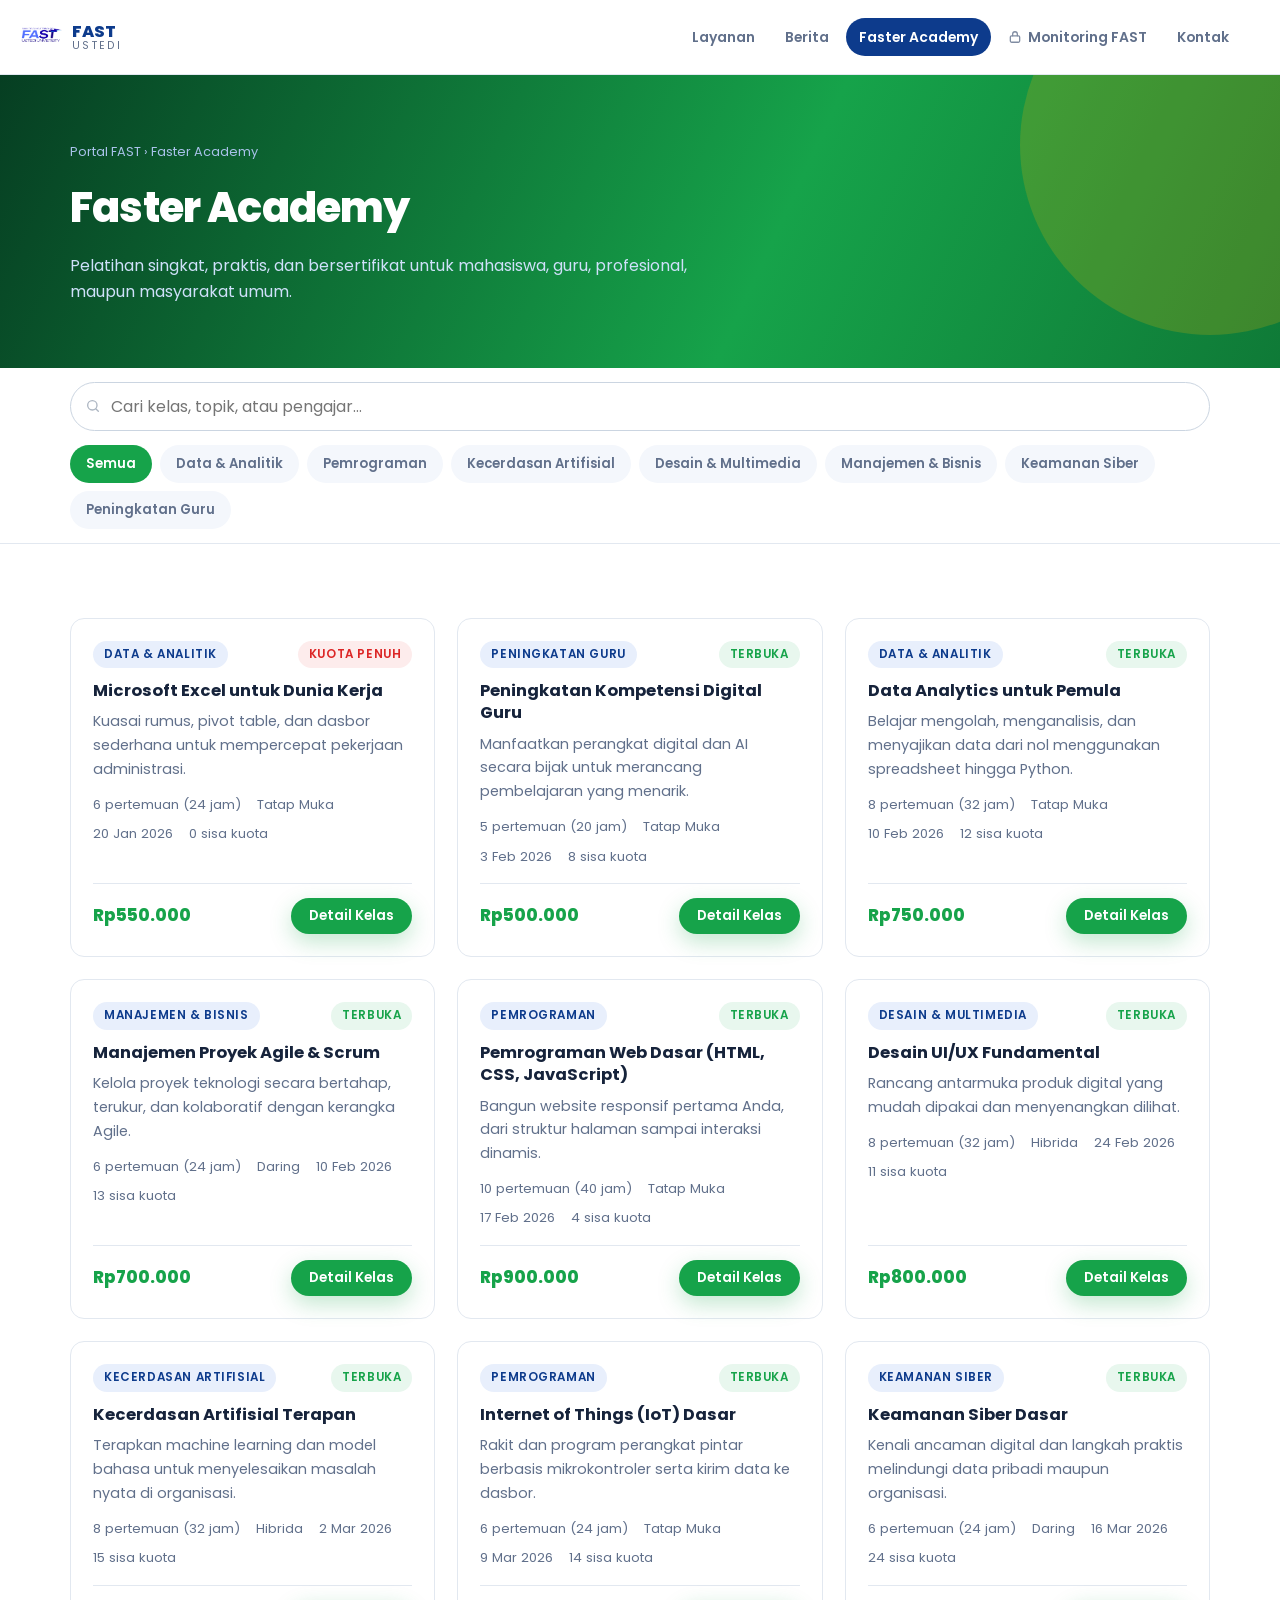
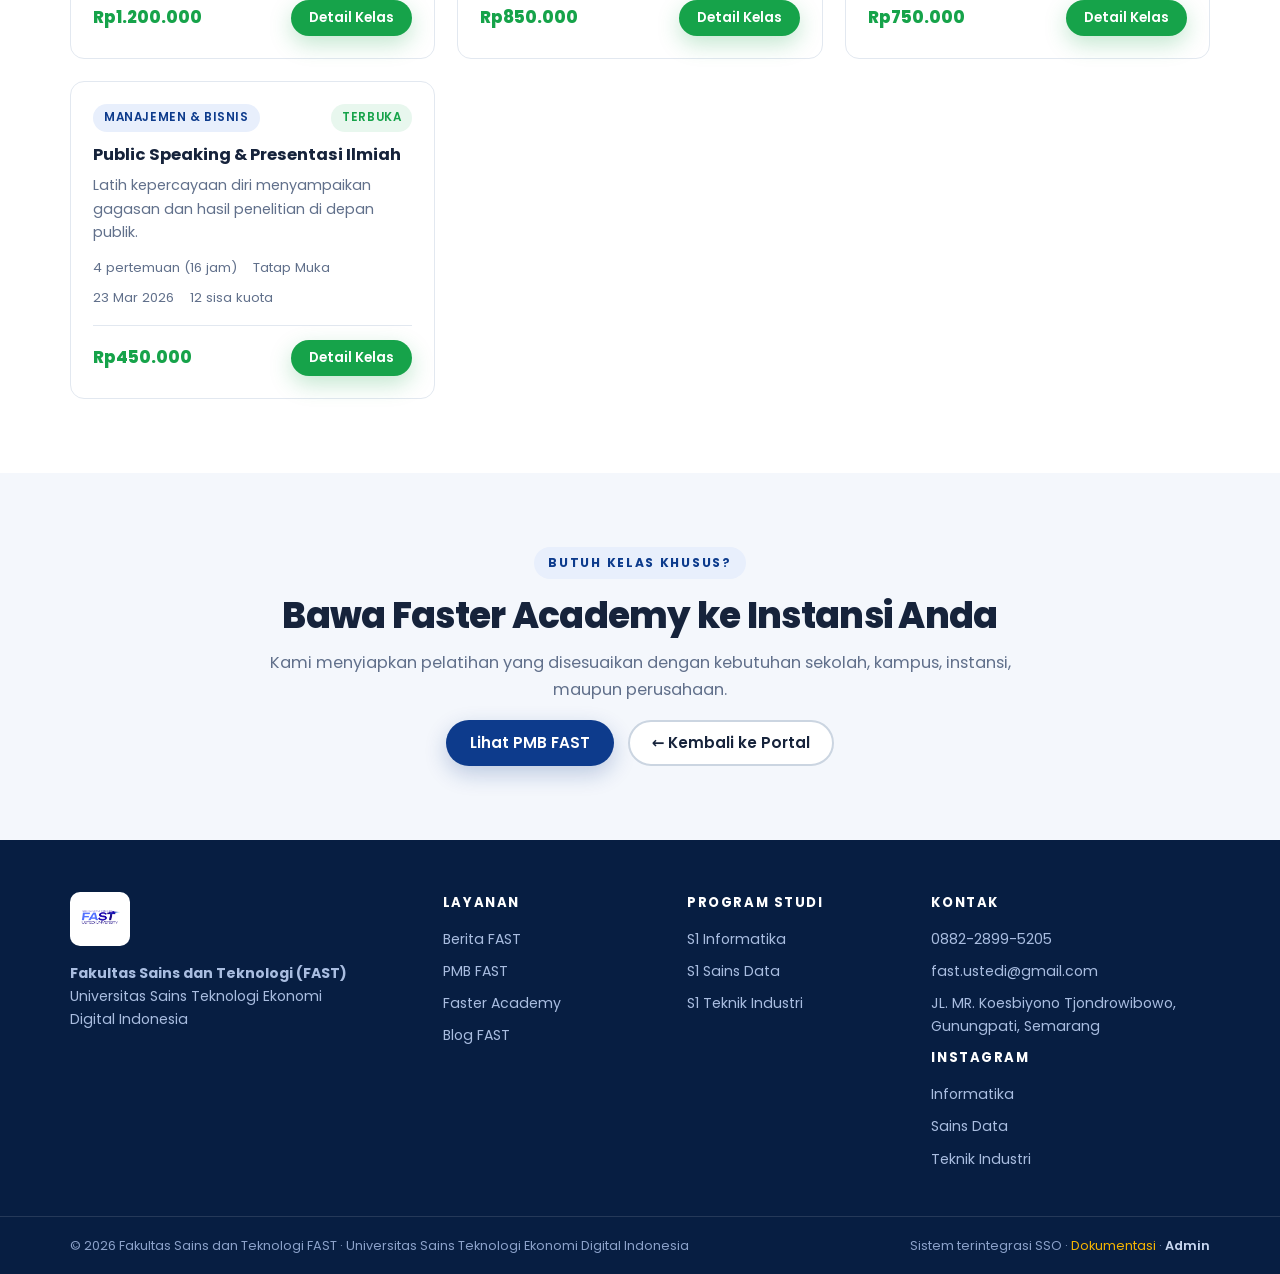
==== academy/index.html @ b4bb08a5 "Tambah logo, alamat, dan kontak pada header export PDF Monitoring" ====
<!DOCTYPE html>
<html lang="id">
<head>
  <meta charset="UTF-8" />
  <meta name="viewport" content="width=device-width, initial-scale=1.0" />
  <meta name="description" content="Faster Academy — pelatihan bersertifikat, kelas keterampilan digital, data, AI, dan manajemen untuk mahasiswa maupun umum." />
  <meta name="theme-color" content="#16a34a" />
  <title>Faster Academy — Pelatihan Bersertifikat</title>
  <link rel="icon" href="/assets/img/logo-fast.png" />
  <link rel="preconnect" href="https://fonts.googleapis.com" />
  <link rel="preconnect" href="https://fonts.gstatic.com" crossorigin />
  <link href="https://fonts.googleapis.com/css2?family=Poppins:wght@400;500;600;700;800&display=swap" rel="stylesheet" />
  <link rel="stylesheet" href="/assets/css/fast.css?v=20261122i" />
  <link rel="stylesheet" href="/assets/css/berita.css?v=20261122i" />
  <link rel="stylesheet" href="/assets/css/portal.css?v=20261122i" />
  <link rel="stylesheet" href="/assets/css/academy.css?v=20261122i" />
</head>
<body>

  <div id="fast-header"></div>

  <header class="kepala-halaman academy-kepala">
    <div class="wadah">
      <p class="jejak"><a href="/">Portal FAST</a> › Faster Academy</p>
      <h1>Faster Academy</h1>
      <p>Pelatihan singkat, praktis, dan bersertifikat untuk mahasiswa, guru, profesional, maupun masyarakat umum.</p>
    </div>
  </header>

  <div class="bilah-alat">
    <div class="wadah bilah-alat-inner">
      <div class="pencarian">
        <input type="search" id="cari" placeholder="Cari kelas, topik, atau pengajar…" aria-label="Cari kelas" />
      </div>
      <div class="pil-filter" id="filterKategori"></div>
    </div>
  </div>

  <main class="bagian">
    <div class="wadah">
      <div class="kelas-grid" id="daftarKelas">
        <div class="pemuat"><span class="pemuat-lingkar"></span><span>Memuat kelas…</span></div>
      </div>
    </div>
  </main>

  <section class="bagian bagian-alt">
    <div class="wadah wadah-sempit tengah">
      <span class="bagian-label">Butuh Kelas Khusus?</span>
      <h2 class="bagian-judul">Bawa Faster Academy ke Instansi Anda</h2>
      <p class="bagian-desk">Kami menyiapkan pelatihan yang disesuaikan dengan kebutuhan sekolah, kampus, instansi, maupun perusahaan.</p>
      <div class="fleks mt-2" style="justify-content:center">
        <a href="/pmb/" class="btn btn-utama">Lihat PMB FAST</a>
        <a href="/" class="btn btn-garis">← Kembali ke Portal</a>
      </div>
    </div>
  </section>

  <div id="fast-footer"></div>

  <script>window.FAST_BASE = "/";</script>
  <script>window.FAST_PAGE = { modul: "academy", nav: [{ label: "Semua Kelas", href: "/academy/" }, { label: "Blog", href: "/blog/" }, { label: "PMB", href: "/pmb/", khusus: true }] };</script>
  <script src="/assets/js/config.js?v=20261122i"></script>
  <script src="/assets/js/cms.js?v=20261122i"></script>
  <script src="/assets/js/data.js?v=20261122i"></script>
  <script src="/assets/js/auth.js?v=20261122i"></script>
  <script src="/assets/js/ui.js?v=20261122i"></script>
  <script src="/assets/js/monitoring.js?v=20261122i"></script>
  <script src="/assets/js/academy.js?v=20261122i"></script>
</body>
</html>
---- assets/css/fast.css ----
/* =========================================================
   FAST USTEDI — Sistem Desain Bersama
   Dipakai oleh portal, berita, pmb, academy, dan admin.
   Urutan: token → dasar → tata letak → komponen → halaman.
   ========================================================= */

/* ---------------------------------------------------------
   1. TOKEN
   --------------------------------------------------------- */
:root {
  --utama: #0d3b8c;
  --utama-gelap: #082a66;
  --utama-terang: #e8effc;
  --aksen: #f5b301;
  --aksen-gelap: #d99a00;
  --hijau: #16a34a;
  --hijau-terang: #e8f7ee;
  --merah: #dc2626;
  --merah-terang: #fdecec;
  --biru-info: #2563eb;
  --bg: #ffffff;
  --bg-alt: #f4f7fc;
  --bg-gelap: #071e42;
  --kartu: #ffffff;
  --teks: #16233b;
  --teks-redup: #61708b;
  --garis: #e2e8f0;
  --garis-kuat: #cbd5e1;
  --radius: 14px;
  --radius-kecil: 10px;
  --radius-besar: 22px;
  --bayang: 0 10px 30px rgba(13, 59, 140, .08);
  --bayang-besar: 0 22px 54px rgba(13, 59, 140, .16);
  --font: "Poppins", system-ui, -apple-system, "Segoe UI", Roboto, sans-serif;
  --nav-tinggi: 74px;
  --transisi: .22s cubic-bezier(.4, 0, .2, 1);
  --wadah: 1180px;
}

/* ---------------------------------------------------------
   2. DASAR
   --------------------------------------------------------- */
* { margin: 0; padding: 0; box-sizing: border-box; }

html {
  scroll-behavior: smooth;
  scroll-padding-top: calc(var(--nav-tinggi) + 16px);
  -webkit-text-size-adjust: 100%;
}

body {
  font-family: var(--font);
  color: var(--teks);
  background: var(--bg);
  line-height: 1.65;
  -webkit-font-smoothing: antialiased;
  overflow-x: hidden;
}

body.fast-kunci { overflow: hidden; }

img { max-width: 100%; display: block; }
a { color: inherit; text-decoration: none; }
button { font-family: inherit; cursor: pointer; border: none; background: none; color: inherit; }
input, select, textarea { font-family: inherit; font-size: 1rem; color: inherit; }
ul, ol { list-style: none; }
code {
  font-family: ui-monospace, SFMono-Regular, Menlo, monospace;
  font-size: .86em;
  background: var(--utama-terang);
  color: var(--utama-gelap);
  padding: 2px 6px;
  border-radius: 5px;
}
hr { border: none; border-top: 1px solid var(--garis); margin: 22px 0; }
:focus-visible { outline: 3px solid rgba(245, 179, 1, .55); outline-offset: 2px; border-radius: 6px; }

/* ---------------------------------------------------------
   3. TATA LETAK
   --------------------------------------------------------- */
.wadah { width: 100%; max-width: var(--wadah); margin: 0 auto; padding: 0 20px; }
.wadah-sempit { max-width: 800px; }
.wadah-lebar { max-width: 1400px; }

.bagian { padding: 74px 0; }
.bagian-alt { background: var(--bg-alt); }
.bagian-gelap { background: var(--bg-gelap); color: #eaf1ff; }

.bagian-kepala { max-width: 720px; margin: 0 auto 42px; text-align: center; }
.bagian-label {
  display: inline-block; font-size: .76rem; font-weight: 700; letter-spacing: .14em;
  text-transform: uppercase; color: var(--utama); background: var(--utama-terang);
  padding: 6px 14px; border-radius: 999px; margin-bottom: 14px;
}
.bagian-judul { font-size: clamp(1.55rem, 3.4vw, 2.25rem); font-weight: 800; line-height: 1.25; letter-spacing: -.02em; }
.bagian-desk { color: var(--teks-redup); margin-top: 12px; font-size: 1.02rem; }
.bagian-gelap .bagian-judul { color: #fff; }
.bagian-gelap .bagian-desk { color: #a9bde0; }

.grid { display: grid; gap: 22px; }
.grid-2 { grid-template-columns: repeat(auto-fit, minmax(300px, 1fr)); }
.grid-3 { grid-template-columns: repeat(auto-fit, minmax(280px, 1fr)); }
.grid-4 { grid-template-columns: repeat(auto-fit, minmax(220px, 1fr)); }
.fleks { display: flex; gap: 14px; flex-wrap: wrap; align-items: center; }
.fleks-antara { display: flex; gap: 14px; flex-wrap: wrap; align-items: center; justify-content: space-between; }
.tengah { text-align: center; }
.sembunyi { display: none !important; }
.mt-1 { margin-top: 8px; } .mt-2 { margin-top: 16px; } .mt-3 { margin-top: 28px; }

/* ---------------------------------------------------------
   4. TOMBOL
   --------------------------------------------------------- */
.btn {
  display: inline-flex; align-items: center; justify-content: center; gap: 8px;
  padding: 12px 22px; border-radius: 999px; font-weight: 600; font-size: .95rem;
  transition: var(--transisi); white-space: nowrap; border: 2px solid transparent;
  line-height: 1.2;
}
.btn:disabled { opacity: .55; cursor: not-allowed; }
.btn-utama { background: var(--utama); color: #fff; box-shadow: 0 8px 22px rgba(13, 59, 140, .24); }
.btn-utama:hover:not(:disabled) { background: var(--utama-gelap); transform: translateY(-2px); }
.btn-aksen { background: var(--aksen); color: #3a2c00; box-shadow: 0 8px 22px rgba(245, 179, 1, .3); }
.btn-aksen:hover:not(:disabled) { background: var(--aksen-gelap); transform: translateY(-2px); }
.btn-hijau { background: var(--hijau); color: #fff; box-shadow: 0 8px 22px rgba(22, 163, 74, .26); }
.btn-hijau:hover:not(:disabled) { filter: brightness(.93); transform: translateY(-2px); }
.btn-garis { border-color: var(--garis-kuat); color: var(--teks); background: #fff; }
.btn-garis:hover:not(:disabled) { border-color: var(--utama); color: var(--utama); }
.btn-putih { background: #fff; color: var(--utama); }
.btn-putih:hover:not(:disabled) { background: #eef4ff; }
.btn-bahaya { background: var(--merah-terang); color: var(--merah); }
.btn-bahaya:hover:not(:disabled) { background: var(--merah); color: #fff; }
.btn-github { background: #24292f; color: #fff; width: 100%; }
.btn-github:hover:not(:disabled) { background: #0d1117; }
.btn-besar { padding: 15px 30px; font-size: 1.03rem; }
.btn-kecil { padding: 8px 16px; font-size: .85rem; }
.btn-mini { padding: 6px 12px; font-size: .78rem; border-radius: 8px; }
.btn-blok { width: 100%; }
.btn-ikon { width: 36px; height: 36px; padding: 0; border-radius: 9px; background: var(--bg-alt); }
.btn-ikon:hover { background: var(--utama-terang); color: var(--utama); }
.grup-btn { display: inline-flex; gap: 8px; align-items: center; }

/* ---------------------------------------------------------
   5. KARTU
   --------------------------------------------------------- */
.kartu {
  background: var(--kartu); border: 1px solid var(--garis); border-radius: var(--radius);
  padding: 24px; transition: var(--transisi);
}
.kartu-hover:hover { transform: translateY(-4px); box-shadow: var(--bayang-besar); border-color: var(--utama-terang); }
.kartu h3 { font-size: 1.1rem; font-weight: 700; margin-bottom: 8px; }
.kartu p { color: var(--teks-redup); font-size: .94rem; }

/* ---------------------------------------------------------
   6. LABEL / TAG / BADGE
   --------------------------------------------------------- */
.tag {
  display: inline-flex; align-items: center; gap: 6px; font-size: .74rem; font-weight: 600;
  padding: 4px 11px; border-radius: 999px; background: var(--utama-terang); color: var(--utama);
  text-transform: uppercase; letter-spacing: .05em;
}
.tag-hijau { background: var(--hijau-terang); color: var(--hijau); }
.tag-aksen { background: #fef4d8; color: #8a6400; }
.tag-merah { background: var(--merah-terang); color: var(--merah); }
.tag-abu { background: var(--bg-alt); color: var(--teks-redup); }
.tag-peran { display: inline-block; font-size: .68rem; font-weight: 700; padding: 3px 9px; border-radius: 999px; background: var(--utama-terang); color: var(--utama); margin: 2px 4px 0 0; text-transform: uppercase; letter-spacing: .04em; }

/* ---------------------------------------------------------
   7. FORMULIR
   --------------------------------------------------------- */
.form-baris { display: grid; gap: 16px; grid-template-columns: repeat(auto-fit, minmax(240px, 1fr)); }
.form-grup { display: flex; flex-direction: column; gap: 6px; margin-bottom: 4px; }
.form-grup label { font-weight: 600; font-size: .88rem; }
.form-grup .wajib { color: var(--merah); }
.form-grup input, .form-grup select, .form-grup textarea {
  padding: 11px 14px; border: 1.5px solid var(--garis-kuat); border-radius: var(--radius-kecil);
  background: #fff; transition: var(--transisi); width: 100%;
}
.form-grup input:focus, .form-grup select:focus, .form-grup textarea:focus {
  outline: none; border-color: var(--utama); box-shadow: 0 0 0 4px rgba(13, 59, 140, .1);
}
.form-grup textarea { resize: vertical; min-height: 96px; }
.form-grup .galat { color: var(--merah); font-size: .8rem; min-height: 1em; }
.form-grup.salah input, .form-grup.salah select, .form-grup.salah textarea { border-color: var(--merah); background: #fffafa; }
.form-petunjuk { font-size: .8rem; color: var(--teks-redup); }
fieldset { border: none; margin-bottom: 26px; }
legend {
  font-weight: 700; font-size: .95rem; color: var(--utama); margin-bottom: 16px;
  padding-bottom: 8px; border-bottom: 2px solid var(--utama-terang); width: 100%;
}
.radio-pil { display: inline-flex; align-items: center; gap: 8px; padding: 9px 16px; border: 1.5px solid var(--garis-kuat); border-radius: 999px; cursor: pointer; font-size: .9rem; transition: var(--transisi); }
.radio-pil:has(input:checked) { border-color: var(--utama); background: var(--utama-terang); font-weight: 600; }
.radio-pil input { accent-color: var(--utama); }
.kotak-centang { display: flex; gap: 10px; align-items: flex-start; font-size: .9rem; }
.kotak-centang input { width: auto; margin-top: 4px; accent-color: var(--utama); }

.peringatan { padding: 14px 18px; border-radius: var(--radius-kecil); font-size: .9rem; margin-bottom: 18px; border-left: 4px solid; }
.peringatan-galat { background: var(--merah-terang); color: #8a1c1c; border-color: var(--merah); }
.peringatan-sukses { background: var(--hijau-terang); color: #14663a; border-color: var(--hijau); }
.peringatan-info { background: var(--utama-terang); color: var(--utama-gelap); border-color: var(--utama); }
.peringatan-kuning { background: #fef7e3; color: #7a5a00; border-color: var(--aksen); }

/* ---------------------------------------------------------
   8. NAVIGASI BERSAMA
   --------------------------------------------------------- */
.fnav {
  position: sticky; top: 0; z-index: 900; background: rgba(255, 255, 255, .94);
  backdrop-filter: saturate(180%) blur(14px); border-bottom: 1px solid var(--garis);
  transition: var(--transisi);
}
.fnav.tergulir { box-shadow: 0 6px 22px rgba(13, 59, 140, .1); }
.fnav-inner { max-width: 1400px; margin: 0 auto; padding: 0 20px; height: var(--nav-tinggi); display: flex; align-items: center; gap: 18px; }
.fnav-brand { display: flex; align-items: center; gap: 10px; flex-shrink: 0; }
.fnav-brand img { height: 42px; width: auto; }
.fnav-brand-teks { display: flex; flex-direction: column; line-height: 1.05; }
.fnav-brand-teks strong { font-size: 1.02rem; font-weight: 800; color: var(--utama); letter-spacing: -.01em; }
.fnav-brand-teks small { font-size: .66rem; letter-spacing: .22em; color: var(--teks-redup); text-transform: uppercase; }
.fnav-menu { display: flex; align-items: center; gap: 4px; margin-left: auto; }
.fnav-layanan, .fnav-link {
  padding: 8px 13px; border-radius: 999px; font-size: .87rem; font-weight: 600;
  color: var(--teks-redup); transition: var(--transisi); white-space: nowrap;
}
.fnav-layanan:hover, .fnav-link:hover { background: var(--bg-alt); color: var(--utama); }
.fnav-layanan.aktif { background: var(--utama); color: #fff; }
.fnav-sep { width: 1px; height: 22px; background: var(--garis); margin: 0 6px; }
.fnav-khusus { background: var(--aksen); color: #3a2c00 !important; }
.fnav-khusus:hover { background: var(--aksen-gelap) !important; }
.fnav-monitoring { display: inline-flex; align-items: center; gap: 6px; }
.fnav-monitoring svg { flex-shrink: 0; opacity: .8; }
.fnav-monitoring.terbuka { color: var(--hijau); }
.fnav-monitoring.terbuka:hover { color: var(--hijau); background: var(--hijau-terang); }
.fnav-user { display: flex; align-items: center; gap: 10px; flex-shrink: 0; }
.fnav-toggle { display: none; flex-direction: column; gap: 5px; padding: 8px; margin-left: auto; }
.fnav-toggle span { width: 22px; height: 2.5px; background: var(--teks); border-radius: 2px; transition: var(--transisi); }
.fnav-toggle.aktif span:nth-child(1) { transform: translateY(7.5px) rotate(45deg); }
.fnav-toggle.aktif span:nth-child(2) { opacity: 0; }
.fnav-toggle.aktif span:nth-child(3) { transform: translateY(-7.5px) rotate(-45deg); }

/* Akun */
.fnav-akun { position: relative; }
.fnav-akun-tombol { display: flex; align-items: center; gap: 8px; padding: 5px 12px 5px 5px; border: 1.5px solid var(--garis); border-radius: 999px; background: #fff; transition: var(--transisi); }
.fnav-akun-tombol:hover { border-color: var(--utama); }
.fnav-ava { width: 30px; height: 30px; border-radius: 50%; overflow: hidden; display: grid; place-items: center; background: var(--utama-terang); }
.fnav-ava img { width: 100%; height: 100%; object-fit: cover; }
.fnav-ava-huruf { font-weight: 700; color: var(--utama); font-size: .9rem; }
.fnav-akun-nama { font-size: .84rem; font-weight: 600; }
.fnav-karet { font-size: .7rem; color: var(--teks-redup); }
.fnav-drop {
  position: absolute; right: 0; top: calc(100% + 10px); min-width: 250px; background: #fff;
  border: 1px solid var(--garis); border-radius: var(--radius); box-shadow: var(--bayang-besar);
  padding: 8px; z-index: 950;
}
.fnav-drop-kepala { padding: 10px 12px 12px; border-bottom: 1px solid var(--garis); margin-bottom: 6px; }
.fnav-drop-kepala strong { display: block; font-size: .9rem; }
.fnav-drop-kepala small { color: var(--teks-redup); font-size: .78rem; word-break: break-all; }
.fnav-drop-item { display: block; width: 100%; text-align: left; padding: 9px 12px; border-radius: 8px; font-size: .87rem; font-weight: 500; transition: var(--transisi); }
.fnav-drop-item:hover { background: var(--bg-alt); color: var(--utama); }
.fnav-drop-keluar { color: var(--merah); }
.fnav-drop-keluar:hover { background: var(--merah-terang); color: var(--merah); }

/* ---------------------------------------------------------
   9. FOOTER
   --------------------------------------------------------- */
.ffoot { background: var(--bg-gelap); color: #c7d6f0; margin-top: auto; }
.ffoot-grid { display: grid; gap: 30px; grid-template-columns: 1.6fr 1fr 1fr 1.3fr; padding-top: 52px; padding-bottom: 36px; }
.ffoot-kolom h4 { color: #fff; font-size: .82rem; text-transform: uppercase; letter-spacing: .12em; margin-bottom: 14px; }
.ffoot-kolom p, .ffoot-kolom a { display: block; font-size: .88rem; margin-bottom: 9px; color: #a9bde0; transition: var(--transisi); }
.ffoot-kolom a:hover { color: var(--aksen); }
.ffoot-merek p { color: #a9bde0; font-size: .88rem; max-width: 300px; }
.ffoot-logo { height: 54px; width: auto; margin-bottom: 16px; background: #fff; padding: 7px 10px; border-radius: 10px; }
.ffoot-bawah { border-top: 1px solid rgba(255, 255, 255, .12); padding: 18px 0; }
.ffoot-bawah .wadah { display: flex; justify-content: space-between; gap: 12px; flex-wrap: wrap; }
.ffoot-bawah p { font-size: .8rem; color: #8ba1c9; }
.ffoot-sso a { color: var(--aksen); }
.ffoot-admin { color: #c7d6f0 !important; font-weight: 600; }
.ffoot-admin:hover { color: var(--aksen) !important; }

/* ---------------------------------------------------------
   10. MODAL & TOAST
   --------------------------------------------------------- */
.fmodal { position: fixed; inset: 0; z-index: 1000; display: grid; place-items: center; padding: 18px; }
.fmodal[hidden] { display: none; }
.fmodal-latar { position: absolute; inset: 0; background: rgba(7, 30, 66, .62); backdrop-filter: blur(3px); }
.fmodal-kotak {
  position: relative; width: 100%; max-width: 430px; background: #fff; border-radius: var(--radius-besar);
  padding: 32px 28px 26px; box-shadow: var(--bayang-besar); animation: fastNaik .3s ease;
  max-height: 92vh; overflow-y: auto;
}
.fmodal-lebar { max-width: 760px; }
@keyframes fastNaik { from { opacity: 0; transform: translateY(22px) scale(.97); } to { opacity: 1; transform: none; } }
.fmodal-tutup { position: absolute; top: 14px; right: 16px; font-size: 1.05rem; color: var(--teks-redup); width: 32px; height: 32px; border-radius: 50%; transition: var(--transisi); }
.fmodal-tutup:hover { background: var(--bg-alt); color: var(--merah); }
.fmodal-kepala { text-align: center; margin-bottom: 24px; }
.fmodal-kepala img { height: 56px; margin: 0 auto 14px; }
.fmodal-kepala h2 { font-size: 1.28rem; font-weight: 800; }
.fmodal-kepala p { color: var(--teks-redup); font-size: .88rem; margin-top: 6px; }
.sso-tombol { display: flex; flex-direction: column; gap: 12px; align-items: center; }
.sso-tombol > div { width: 100%; display: flex; justify-content: center; }
.sso-pemisah { display: flex; align-items: center; gap: 12px; margin: 20px 0; color: var(--teks-redup); font-size: .78rem; }
.sso-pemisah::before, .sso-pemisah::after { content: ""; flex: 1; height: 1px; background: var(--garis); }
.sso-demo label { font-size: .82rem; font-weight: 600; }
.sso-demo-baris { display: flex; gap: 8px; margin: 8px 0; }
.sso-demo-baris input { flex: 1; padding: 10px 13px; border: 1.5px solid var(--garis-kuat); border-radius: var(--radius-kecil); }
.sso-demo small { color: var(--teks-redup); font-size: .75rem; line-height: 1.7; }
.sso-catatan { margin-top: 18px; font-size: .78rem; color: var(--teks-redup); text-align: center; }
.sso-catatan a { color: var(--utama); font-weight: 600; }
.sso-belum { font-size: .78rem; color: var(--teks-redup); background: var(--bg-alt); padding: 10px; border-radius: 8px; text-align: center; }

/* Gerbang Monitoring FAST */
.mon-ikon {
  width: 58px; height: 58px; margin: 0 auto 14px; border-radius: 50%;
  display: grid; place-items: center; background: var(--utama-terang); color: var(--utama);
}
.mon-ikon svg { width: 26px; height: 26px; }
.mon-field { margin-bottom: 16px; }
.mon-field label { display: block; font-weight: 600; font-size: .86rem; margin-bottom: 6px; }
.mon-field input {
  width: 100%; padding: 12px 14px; border: 1.5px solid var(--garis-kuat);
  border-radius: var(--radius-kecil); background: #fff;
}
.mon-field input:focus {
  outline: none; border-color: var(--utama); box-shadow: 0 0 0 4px rgba(13, 59, 140, .1);
}
.mon-pass { position: relative; }
.mon-pass input { padding-right: 50px; }
.mon-pass button {
  position: absolute; right: 6px; top: 35px; width: 38px; height: 38px;
  border-radius: 8px; display: grid; place-items: center; color: var(--teks-redup);
}
.mon-pass button:hover { background: var(--bg-alt); color: var(--utama); }
.mon-pesan {
  padding: 11px 14px; border-radius: 9px; font-size: .84rem; margin-bottom: 16px;
  border-left: 4px solid var(--merah); background: var(--merah-terang); color: #8a1c1c;
}
.mon-pesan.info { border-color: var(--utama); background: var(--utama-terang); color: var(--utama-gelap); }
.btn-blok { width: 100%; }
.mon-sukses { text-align: center; }
.mon-sukses p { color: var(--teks-redup); font-size: .9rem; margin-bottom: 16px; }
.mon-catatan {
  margin-top: 18px; font-size: .76rem; color: var(--teks-redup);
  text-align: center; line-height: 1.6;
}

.fast-toasts { position: fixed; bottom: 22px; right: 22px; z-index: 1200; display: flex; flex-direction: column; gap: 10px; max-width: 340px; }
.fast-toast {
  padding: 13px 18px; border-radius: var(--radius-kecil); background: #fff; border-left: 4px solid var(--utama);
  box-shadow: var(--bayang-besar); font-size: .88rem; font-weight: 500; opacity: 0; transform: translateX(24px);
  transition: var(--transisi);
}
.fast-toast.tampil { opacity: 1; transform: none; }
.fast-toast-sukses { border-color: var(--hijau); }
.fast-toast-galat { border-color: var(--merah); }
.fast-toast-info { border-color: var(--utama); }

/* ---------------------------------------------------------
   11. TABEL
   --------------------------------------------------------- */
.tabel-bungkus { overflow-x: auto; border: 1px solid var(--garis); border-radius: var(--radius); background: #fff; }
table.tabel { width: 100%; border-collapse: collapse; font-size: .87rem; min-width: 620px; }
table.tabel th { background: var(--bg-alt); text-align: left; padding: 13px 15px; font-weight: 700; font-size: .78rem; text-transform: uppercase; letter-spacing: .05em; color: var(--teks-redup); white-space: nowrap; }
table.tabel td { padding: 13px 15px; border-top: 1px solid var(--garis); vertical-align: middle; }
table.tabel tbody tr:hover { background: #fafcff; }

/* ---------------------------------------------------------
   12. KEADAAN KOSONG / MUAT
   --------------------------------------------------------- */
.pemuat { display: grid; place-items: center; padding: 60px 20px; color: var(--teks-redup); gap: 14px; }
.pemuat-lingkar { width: 36px; height: 36px; border: 3px solid var(--utama-terang); border-top-color: var(--utama); border-radius: 50%; animation: fastPusing .8s linear infinite; }
@keyframes fastPusing { to { transform: rotate(360deg); } }
.kosong { text-align: center; padding: 56px 24px; color: var(--teks-redup); }
.kosong h3 { color: var(--teks); font-size: 1.1rem; margin-bottom: 6px; }

/* ---------------------------------------------------------
   13. RANGKA / SKELETON
   --------------------------------------------------------- */
.rangka { background: linear-gradient(90deg, #eef2f8 25%, #f7f9fd 50%, #eef2f8 75%); background-size: 200% 100%; animation: fastKilau 1.3s infinite; border-radius: 8px; }
@keyframes fastKilau { from { background-position: 200% 0; } to { background-position: -200% 0; } }

/* ---------------------------------------------------------
   14. RESPONSIF
   --------------------------------------------------------- */
@media (max-width: 1080px) {
  .ffoot-grid { grid-template-columns: 1fr 1fr; }
}
@media (max-width: 900px) {
  .fnav-menu {
    position: fixed; inset: var(--nav-tinggi) 0 auto 0; flex-direction: column; align-items: stretch;
    background: #fff; padding: 16px 20px 26px; gap: 4px; border-bottom: 1px solid var(--garis);
    box-shadow: var(--bayang-besar); transform: translateY(-130%); transition: var(--transisi);
    max-height: calc(100vh - var(--nav-tinggi)); overflow-y: auto; margin-left: 0;
  }
  .fnav-menu.buka { transform: none; }
  .fnav-layanan, .fnav-link { padding: 12px 14px; border-radius: var(--radius-kecil); font-size: .95rem; }
  .fnav-sep { width: 100%; height: 1px; margin: 8px 0; }
  .fnav-toggle { display: flex; }
  .fnav-user { order: 3; }
  .fnav-akun-nama { display: none; }
  .bagian { padding: 56px 0; }
}
@media (max-width: 620px) {
  .ffoot-grid { grid-template-columns: 1fr; gap: 26px; }
  .fast-toasts { left: 14px; right: 14px; bottom: 14px; max-width: none; }
  .btn { padding: 11px 18px; }
  .kartu { padding: 20px; }
}

@media print {
  .fnav, .ffoot, .fast-toasts { display: none !important; }
}
---- assets/css/berita.css ----
/* =========================================================
   Berita FAST USTEDI — gaya khusus
   ========================================================= */

/* ----- Kepala halaman ----- */
.kepala-halaman {
  position: relative; background: linear-gradient(115deg, var(--utama-gelap) 0%, var(--utama) 62%, #1e5ac4 100%);
  color: #fff; padding: 56px 0 62px; overflow: hidden;
}
.kepala-halaman::after {
  content: ""; position: absolute; right: -120px; top: -120px; width: 380px; height: 380px;
  border-radius: 50%; background: rgba(245, 179, 1, .16);
}
.kepala-halaman .wadah { position: relative; z-index: 1; }
.kepala-halaman h1 { font-size: clamp(1.7rem, 4vw, 2.6rem); font-weight: 800; letter-spacing: -.02em; }
.kepala-halaman p { color: #cfe0fa; margin-top: 10px; max-width: 640px; }
.kepala-halaman .jejak { font-size: .8rem; color: #a9c2ea; margin-bottom: 12px; }
.kepala-halaman .jejak a:hover { color: var(--aksen); }

/* ----- Bilah alat (cari & filter) ----- */
.bilah-alat { background: #fff; border-bottom: 1px solid var(--garis); }
.bilah-alat-inner { display: flex; gap: 14px; align-items: center; padding: 14px 20px; flex-wrap: wrap; }
.pencarian { position: relative; flex: 1; min-width: 220px; }
.pencarian input {
  width: 100%; padding: 11px 14px 11px 40px; border: 1.5px solid var(--garis-kuat);
  border-radius: 999px; background: #fff;
}
.pencarian input:focus { outline: none; border-color: var(--utama); box-shadow: 0 0 0 4px rgba(13, 59, 140, .1); }
.pencarian::before {
  content: ""; position: absolute; left: 15px; top: 50%; transform: translateY(-50%);
  width: 16px; height: 16px; opacity: .55;
  background: url("data:image/svg+xml,%3Csvg xmlns='http://www.w3.org/2000/svg' viewBox='0 0 24 24' fill='none' stroke='%23697a90' stroke-width='2' stroke-linecap='round'%3E%3Ccircle cx='11' cy='11' r='7'/%3E%3Cpath d='m20 20-3.5-3.5'/%3E%3C/svg%3E") center/contain no-repeat;
}
.pil-filter { display: flex; gap: 8px; flex-wrap: wrap; }
.pil-filter button {
  padding: 8px 15px; border-radius: 999px; font-size: .82rem; font-weight: 600;
  background: var(--bg-alt); color: var(--teks-redup); transition: var(--transisi); border: 1.5px solid transparent;
}
.pil-filter button:hover { color: var(--utama); }
.pil-filter button.aktif { background: var(--utama); color: #fff; }

/* ----- Daftar berita ----- */
.berita-grid { display: grid; gap: 24px; grid-template-columns: repeat(auto-fill, minmax(300px, 1fr)); }
.berita-utama {
  grid-column: 1 / -1; display: grid; grid-template-columns: 1.15fr 1fr; gap: 0;
  border: 1px solid var(--garis); border-radius: var(--radius-besar); overflow: hidden; background: #fff;
  transition: var(--transisi);
}
.berita-utama:hover { box-shadow: var(--bayang-besar); }
.berita-utama .bu-sampul { min-height: 290px; background: linear-gradient(135deg, #0d3b8c, #1e5ac4 55%, #082a66); display: grid; place-items: center; color: #fff; font-size: 4rem; }
.berita-utama .bu-isi { padding: 34px 32px; display: flex; flex-direction: column; justify-content: center; }
.berita-utama h2 { font-size: clamp(1.25rem, 2.6vw, 1.7rem); font-weight: 800; line-height: 1.28; margin: 12px 0; letter-spacing: -.015em; }
.berita-utama:hover h2 { color: var(--utama); }

/* ----- Artikel ----- */
.artikel-sampul { height: 320px; background: linear-gradient(135deg, var(--utama), var(--utama-gelap)); display: grid; place-items: center; color: #fff; font-size: 4rem; border-radius: var(--radius-besar); margin-bottom: 32px; }
.artikel-judul { font-size: clamp(1.6rem, 4vw, 2.4rem); font-weight: 800; line-height: 1.22; letter-spacing: -.025em; margin: 14px 0 18px; }
.artikel-meta { display: flex; gap: 16px; flex-wrap: wrap; align-items: center; color: var(--teks-redup); font-size: .86rem; padding-bottom: 22px; border-bottom: 1px solid var(--garis); margin-bottom: 28px; }
.artikel-meta .penulis { display: flex; align-items: center; gap: 8px; font-weight: 600; color: var(--teks); }
.artikel-isi { font-size: 1.03rem; line-height: 1.85; color: #253449; }
.artikel-isi h1, .artikel-isi h2, .artikel-isi h3 { color: var(--teks); line-height: 1.35; margin: 32px 0 12px; letter-spacing: -.015em; }
.artikel-isi h1 { font-size: 1.55rem; }
.artikel-isi h2 { font-size: 1.3rem; }
.artikel-isi h3 { font-size: 1.1rem; }
.artikel-isi p { margin-bottom: 16px; }
.artikel-isi ul, .artikel-isi ol { margin: 0 0 18px 22px; }
.artikel-isi ul { list-style: disc; }
.artikel-isi ol { list-style: decimal; }
.artikel-isi li { margin-bottom: 8px; }
.artikel-isi blockquote {
  border-left: 4px solid var(--aksen); background: var(--bg-alt); padding: 16px 20px;
  border-radius: 0 var(--radius-kecil) var(--radius-kecil) 0; margin: 22px 0; font-style: italic;
}
.artikel-isi blockquote p { margin: 0; }
.artikel-isi a { color: var(--utama); font-weight: 600; text-decoration: underline; }
.artikel-isi img { border-radius: var(--radius); margin: 20px 0; }
.artikel-isi hr { margin: 30px 0; }

.berbagi { display: flex; gap: 10px; align-items: center; flex-wrap: wrap; margin-top: 36px; padding-top: 24px; border-top: 1px solid var(--garis); }
.berbagi span { font-size: .84rem; font-weight: 600; color: var(--teks-redup); }

.artikel-samping { position: sticky; top: calc(var(--nav-tinggi) + 24px); }
.artikel-samping h3 { font-size: .82rem; text-transform: uppercase; letter-spacing: .1em; color: var(--teks-redup); margin-bottom: 16px; }
.mini-berita { display: flex; gap: 12px; padding: 12px 0; border-top: 1px solid var(--garis); transition: var(--transisi); }
.mini-berita:first-of-type { border-top: none; }
.mini-berita:hover { padding-left: 6px; }
.mini-berita:hover strong { color: var(--utama); }
.mini-berita strong { font-size: .9rem; font-weight: 600; line-height: 1.4; display: block; }
.mini-berita small { color: var(--teks-redup); font-size: .76rem; }
.mini-no { width: 30px; height: 30px; flex-shrink: 0; display: grid; place-items: center; background: var(--utama-terang); color: var(--utama); border-radius: 8px; font-weight: 700; font-size: .82rem; }

.tata-artikel { display: grid; grid-template-columns: minmax(0, 1fr) 300px; gap: 44px; align-items: start; }

@media (max-width: 900px) {
  .berita-utama { grid-template-columns: 1fr; }
  .berita-utama .bu-sampul { min-height: 190px; }
  .tata-artikel { grid-template-columns: 1fr; }
  .artikel-samping { position: static; }
}
---- assets/css/portal.css ----
/* =========================================================
   Portal FAST USTEDI — gaya khusus halaman depan
   ========================================================= */

/* ----- Bilah pengumuman ----- */
.pengumuman { background: var(--utama-gelap); color: #fff; }
.pengumuman[hidden] { display: none; }
.pengumuman-inner { display: flex; align-items: center; gap: 14px; padding-top: 11px; padding-bottom: 11px; flex-wrap: wrap; }
.pengumuman p { flex: 1; font-size: .88rem; min-width: 200px; }
.pengumuman .btn { flex-shrink: 0; }

/* ----- Hero ----- */
.hero { position: relative; min-height: 540px; display: grid; align-items: center; overflow: hidden; }
.hero-bg {
  position: absolute; inset: 0;
  background: url("../../assets/img/gedung-usted.jpeg") center/cover no-repeat;
  transform: scale(1.04);
}
.hero-tirai {
  position: absolute; inset: 0;
  background: linear-gradient(105deg, rgba(7, 30, 66, .95) 0%, rgba(13, 59, 140, .87) 48%, rgba(13, 59, 140, .55) 100%);
}
.hero-isi { position: relative; padding-top: 82px; padding-bottom: 82px; color: #fff; max-width: 800px; }
.hero-label { font-size: .78rem; letter-spacing: .2em; text-transform: uppercase; color: var(--aksen); font-weight: 700; margin-bottom: 16px; }
.hero h1 { font-size: clamp(2rem, 5.2vw, 3.5rem); font-weight: 800; line-height: 1.1; letter-spacing: -.025em; margin-bottom: 18px; }
.hero h1 span { color: var(--aksen); }
.hero-sub { font-size: clamp(1rem, 1.9vw, 1.14rem); color: #d5e2f8; max-width: 620px; margin-bottom: 30px; }
.hero-sub strong { color: #fff; }
.hero-aksi { display: flex; gap: 14px; flex-wrap: wrap; margin-bottom: 20px; }

/* ----- Kartu layanan ----- */
.kartu-layanan { position: relative; overflow: hidden; padding: 28px 24px; border-radius: var(--radius-besar); border: 1px solid var(--garis); background: #fff; display: flex; flex-direction: column; transition: var(--transisi); }
.kartu-layanan::before { content: ""; position: absolute; inset: 0 0 auto 0; height: 5px; background: var(--warna, var(--utama)); }
.kartu-layanan:hover { transform: translateY(-6px); box-shadow: var(--bayang-besar); border-color: transparent; }
.kartu-layanan h3 { font-size: 1.2rem; font-weight: 800; margin-bottom: 8px; }
.kartu-layanan p { color: var(--teks-redup); font-size: .93rem; flex: 1; margin-bottom: 18px; }
.kl-tautan { font-weight: 700; font-size: .9rem; color: var(--warna, var(--utama)); display: inline-flex; align-items: center; gap: 6px; }
.kartu-layanan:hover .kl-tautan { gap: 11px; }

/* ----- Statistik ----- */
.stat-kartu { background: #fff; border: 1px solid var(--garis); border-radius: var(--radius); padding: 24px; text-align: center; }
.stat-nilai { font-size: 1.8rem; font-weight: 800; color: var(--utama); line-height: 1.1; }
.stat-label { font-size: .82rem; color: var(--teks-redup); margin-top: 5px; text-transform: uppercase; letter-spacing: .07em; }

/* ----- Kartu berita ----- */
.berita-kartu { background: #fff; border: 1px solid var(--garis); border-radius: var(--radius); overflow: hidden; display: flex; flex-direction: column; transition: var(--transisi); }
.berita-kartu:hover { transform: translateY(-5px); box-shadow: var(--bayang-besar); }
.berita-sampul { height: 168px; background: linear-gradient(135deg, var(--utama) 0%, var(--utama-gelap) 100%); display: grid; place-items: center; font-size: 2.4rem; color: #fff; flex-shrink: 0; }
.berita-isi { padding: 20px; display: flex; flex-direction: column; flex: 1; }
.berita-meta { display: flex; gap: 10px; align-items: center; font-size: .76rem; color: var(--teks-redup); margin-bottom: 10px; flex-wrap: wrap; }
.berita-kartu h3 { font-size: 1.05rem; font-weight: 700; line-height: 1.35; margin-bottom: 9px; }
.berita-kartu:hover h3 { color: var(--utama); }
.berita-ringkas { color: var(--teks-redup); font-size: .88rem; flex: 1; }

/* ----- Kartu kelas academy ----- */
.kelas-kartu { background: #fff; border: 1px solid var(--garis); border-radius: var(--radius); padding: 22px; display: flex; flex-direction: column; transition: var(--transisi); }
.kelas-kartu:hover { transform: translateY(-5px); box-shadow: var(--bayang-besar); }
.kelas-atas { display: flex; justify-content: space-between; align-items: flex-start; gap: 12px; margin-bottom: 12px; }
.kelas-kartu h3 { font-size: 1.03rem; font-weight: 700; line-height: 1.35; margin-bottom: 8px; }
.kelas-rinci { display: flex; flex-wrap: wrap; gap: 8px 16px; font-size: .82rem; color: var(--teks-redup); margin: 12px 0 16px; }
.kelas-rinci span { display: inline-flex; align-items: center; gap: 5px; }
.kelas-kaki { margin-top: auto; display: flex; justify-content: space-between; align-items: center; gap: 12px; padding-top: 14px; border-top: 1px solid var(--garis); flex-wrap: wrap; }
.kelas-biaya { font-weight: 800; color: var(--hijau); font-size: 1.05rem; }

/* ----- Kontak ----- */
.kontak-kartu { background: #fff; border: 1px solid var(--garis); border-radius: var(--radius); padding: 26px; text-align: center; transition: var(--transisi); }
.kontak-kartu:hover { transform: translateY(-4px); box-shadow: var(--bayang); }
.kontak-kartu h3 { font-size: 1.02rem; margin-bottom: 6px; }
.kontak-kartu p { color: var(--teks-redup); font-size: .9rem; }
.kontak-kartu small { color: var(--utama); font-size: .8rem; display: block; margin-top: 8px; font-weight: 600; }

@media (max-width: 620px) {
  .hero { min-height: 470px; }
  .hero-isi { padding-top: 60px; padding-bottom: 60px; }
  .hero-aksi .btn { flex: 1; }
}
---- assets/css/academy.css ----
/* =========================================================
   FAST Academy — gaya khusus
   ========================================================= */
.academy-kepala {
  background: linear-gradient(115deg, #063e22 0%, #16a34a 60%, #0f7a37 100%);
}
.academy-kepala::after { background: rgba(245, 179, 1, .2); }

.kelas-grid {
  display: grid;
  gap: 22px;
  grid-template-columns: repeat(auto-fill, minmax(300px, 1fr));
}
.kelas-grid .kelas-kartu { height: 100%; }

.academy-kepala + .bilah-alat .pil-filter button.aktif { background: var(--hijau); }

/* Detail kelas */
.kelas-detail-judul { font-size: clamp(1.6rem, 4vw, 2.4rem); font-weight: 800; line-height: 1.22; letter-spacing: -.025em; margin: 14px 0 12px; }
.kelas-detail-ringkas { color: var(--teks-redup); font-size: 1.02rem; margin-bottom: 20px; }
.kelas-info-grid {
  display: grid;
  gap: 12px;
  grid-template-columns: repeat(auto-fit, minmax(180px, 1fr));
  margin: 22px 0;
}
.kelas-info {
  background: var(--bg-alt);
  border: 1px solid var(--garis);
  border-radius: var(--radius-kecil);
  padding: 14px 16px;
}
.kelas-info small { display: block; color: var(--teks-redup); font-size: .72rem; text-transform: uppercase; letter-spacing: .06em; }
.kelas-info strong { display: block; font-size: .94rem; margin-top: 4px; }
.kelas-detail-isi h2 { font-size: 1.2rem; margin: 26px 0 10px; }
.kelas-detail-isi ul { list-style: disc; margin: 0 0 18px 22px; }
.kelas-detail-isi li { margin-bottom: 7px; }
.kelas-detail-isi ol { list-style: decimal; margin: 0 0 18px 22px; }
.kelas-detail-isi p { margin-bottom: 14px; color: #253449; }
.kelas-detail-aksi { display: flex; gap: 10px; flex-wrap: wrap; margin-top: 26px; padding-top: 20px; border-top: 1px solid var(--garis); }
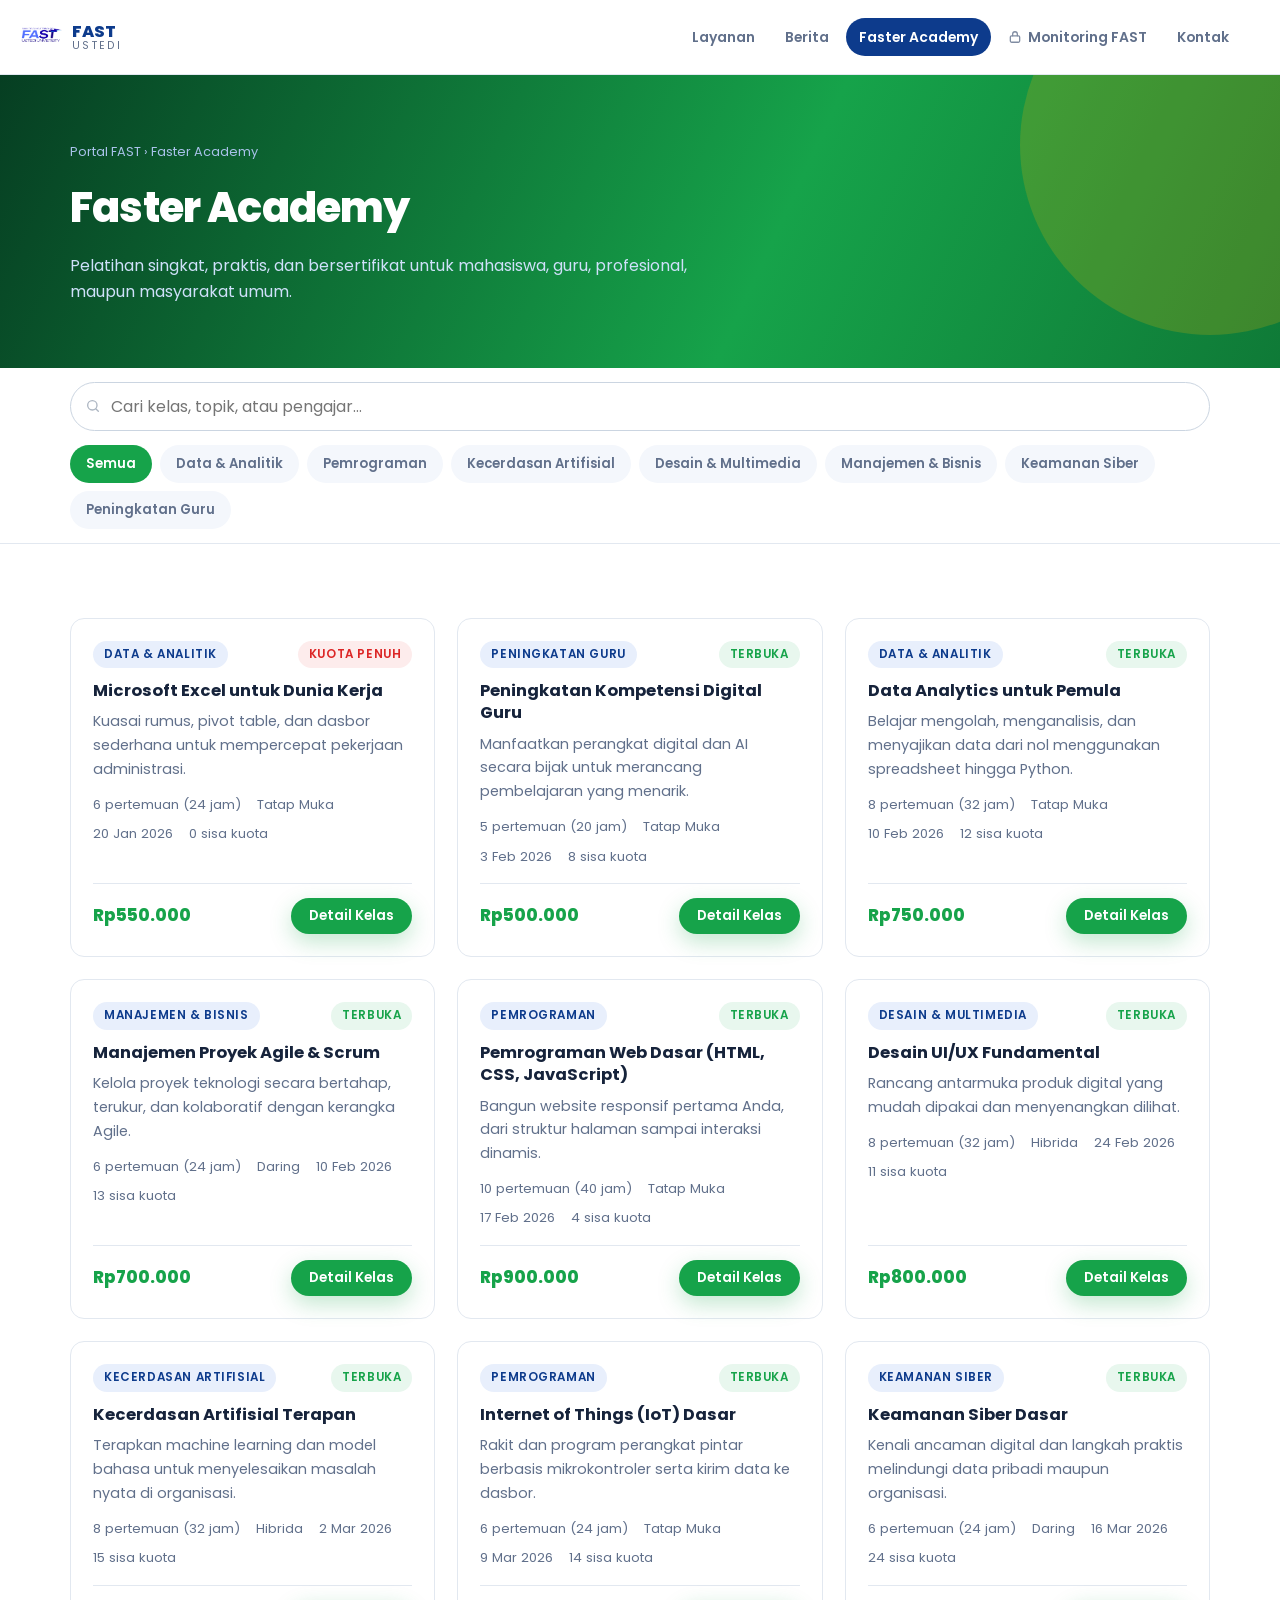
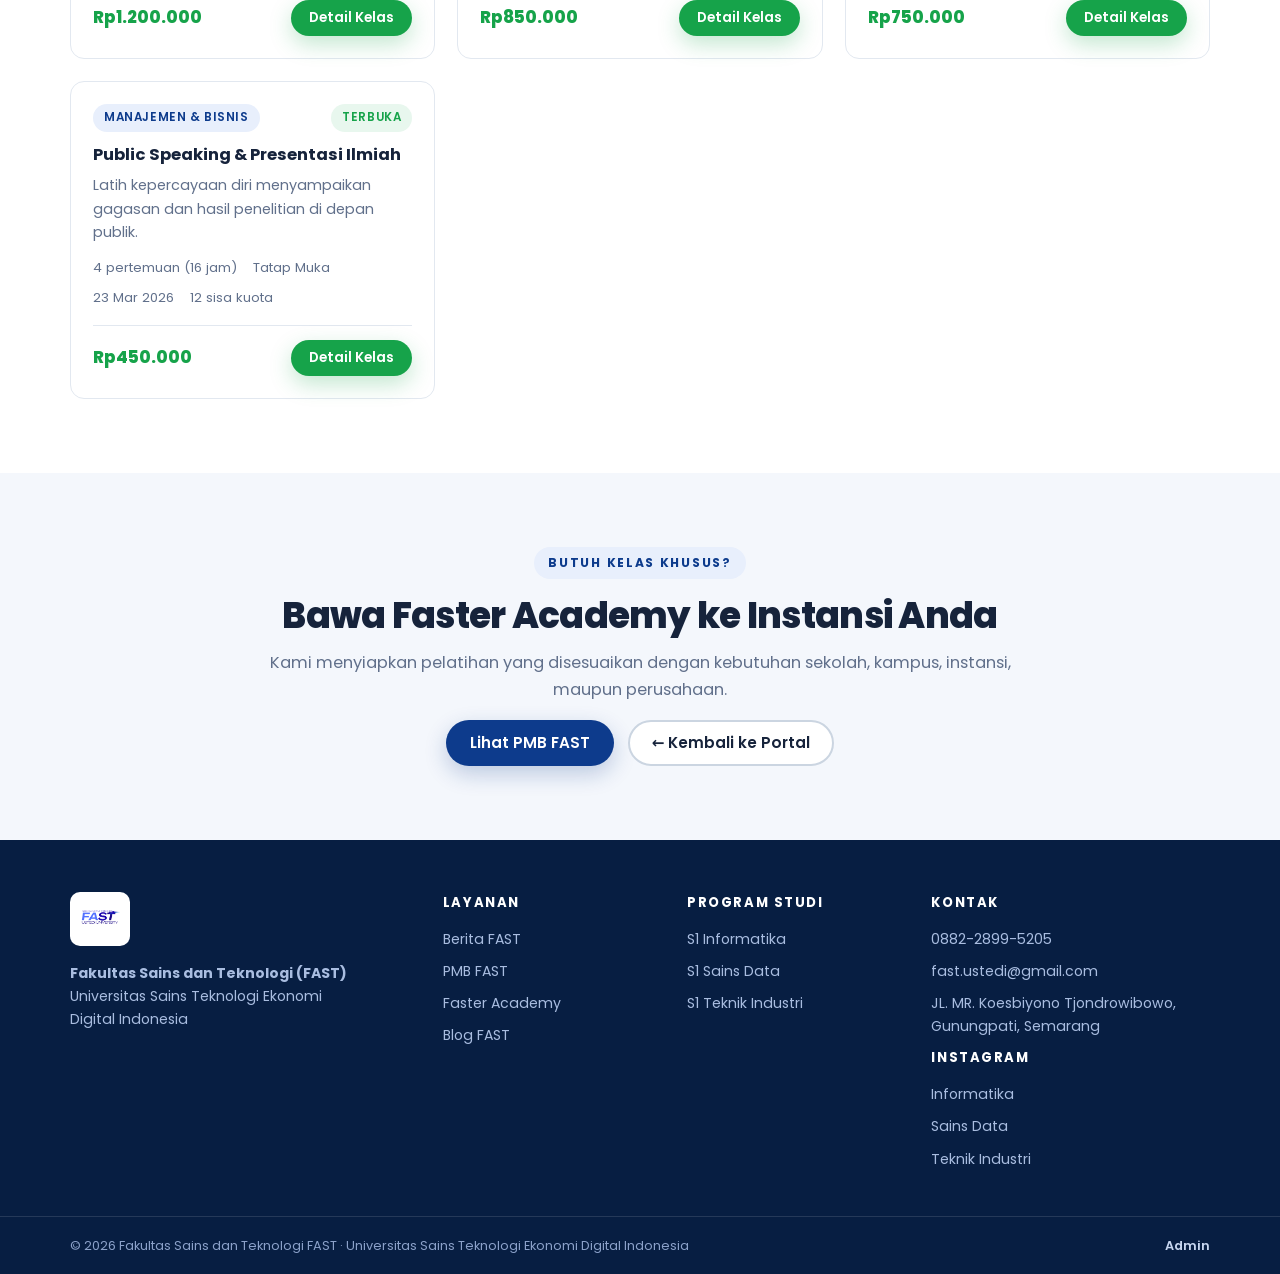
==== commit ccbdb5d6: "Perbaiki publikasi berita, muat artikel blog, footer, dan panel admin" ====
--- a/academy/index.html
+++ b/academy/index.html
@@ -10,10 +10,10 @@
   <link rel="preconnect" href="https://fonts.googleapis.com" />
   <link rel="preconnect" href="https://fonts.gstatic.com" crossorigin />
   <link href="https://fonts.googleapis.com/css2?family=Poppins:wght@400;500;600;700;800&display=swap" rel="stylesheet" />
-  <link rel="stylesheet" href="/assets/css/fast.css?v=20261122i" />
-  <link rel="stylesheet" href="/assets/css/berita.css?v=20261122i" />
-  <link rel="stylesheet" href="/assets/css/portal.css?v=20261122i" />
-  <link rel="stylesheet" href="/assets/css/academy.css?v=20261122i" />
+  <link rel="stylesheet" href="/assets/css/fast.css?v=20261126a" />
+  <link rel="stylesheet" href="/assets/css/berita.css?v=20261126a" />
+  <link rel="stylesheet" href="/assets/css/portal.css?v=20261126a" />
+  <link rel="stylesheet" href="/assets/css/academy.css?v=20261126a" />
 </head>
 <body>
 
@@ -60,12 +60,12 @@
 
   <script>window.FAST_BASE = "/";</script>
   <script>window.FAST_PAGE = { modul: "academy", nav: [{ label: "Semua Kelas", href: "/academy/" }, { label: "Blog", href: "/blog/" }, { label: "PMB", href: "/pmb/", khusus: true }] };</script>
-  <script src="/assets/js/config.js?v=20261122i"></script>
-  <script src="/assets/js/cms.js?v=20261122i"></script>
-  <script src="/assets/js/data.js?v=20261122i"></script>
-  <script src="/assets/js/auth.js?v=20261122i"></script>
-  <script src="/assets/js/ui.js?v=20261122i"></script>
-  <script src="/assets/js/monitoring.js?v=20261122i"></script>
-  <script src="/assets/js/academy.js?v=20261122i"></script>
+  <script src="/assets/js/config.js?v=20261126a"></script>
+  <script src="/assets/js/cms.js?v=20261126a"></script>
+  <script src="/assets/js/data.js?v=20261126a"></script>
+  <script src="/assets/js/auth.js?v=20261126a"></script>
+  <script src="/assets/js/ui.js?v=20261126a"></script>
+  <script src="/assets/js/monitoring.js?v=20261126a"></script>
+  <script src="/assets/js/academy.js?v=20261126a"></script>
 </body>
 </html>
--- a/assets/css/berita.css
+++ b/assets/css/berita.css
@@ -52,6 +52,38 @@
 .berita-utama h2 { font-size: clamp(1.25rem, 2.6vw, 1.7rem); font-weight: 800; line-height: 1.28; margin: 12px 0; letter-spacing: -.015em; }
 .berita-utama:hover h2 { color: var(--utama); }
 
+/* ----- Kartu artikel (dipakai Berita, Blog, dan Beranda) ----- */
+.berita-kartu {
+  background: #fff; border: 1px solid var(--garis); border-radius: var(--radius);
+  overflow: hidden; display: flex; flex-direction: column; transition: var(--transisi);
+}
+.berita-kartu:hover { transform: translateY(-5px); box-shadow: var(--bayang-besar); }
+.berita-sampul {
+  height: 168px; background: linear-gradient(135deg, var(--utama) 0%, var(--utama-gelap) 100%);
+  display: grid; place-items: center; font-size: 2.4rem; color: #fff; flex-shrink: 0;
+}
+.berita-isi { padding: 20px; display: flex; flex-direction: column; flex: 1; }
+.berita-meta { display: flex; gap: 10px; align-items: center; font-size: .76rem; color: var(--teks-redup); margin-bottom: 10px; flex-wrap: wrap; }
+.berita-kartu h3 { font-size: 1.05rem; font-weight: 700; line-height: 1.35; margin-bottom: 9px; }
+.berita-kartu:hover h3 { color: var(--utama); }
+.berita-ringkas { color: var(--teks-redup); font-size: .88rem; flex: 1; }
+
+/* Tombol muat artikel berikutnya */
+.muat-bungkus { display: flex; justify-content: center; margin-top: 32px; }
+.muat-bungkus .btn { min-width: 240px; }
+.muat-bungkus[hidden] { display: none; }
+.muat-info { text-align: center; color: var(--teks-redup); font-size: .78rem; margin-top: 10px; }
+
+/* Animasi lembut untuk kartu yang baru dimuat */
+.berita-kartu.baru { animation: kartuMasuk .38s ease both; }
+@keyframes kartuMasuk {
+  from { opacity: 0; transform: translateY(12px); }
+  to { opacity: 1; transform: none; }
+}
+@media (prefers-reduced-motion: reduce) {
+  .berita-kartu.baru { animation: none; }
+}
+
 /* ----- Artikel ----- */
 .artikel-sampul { height: 320px; background: linear-gradient(135deg, var(--utama), var(--utama-gelap)); display: grid; place-items: center; color: #fff; font-size: 4rem; border-radius: var(--radius-besar); margin-bottom: 32px; }
 .artikel-judul { font-size: clamp(1.6rem, 4vw, 2.4rem); font-weight: 800; line-height: 1.22; letter-spacing: -.025em; margin: 14px 0 18px; }
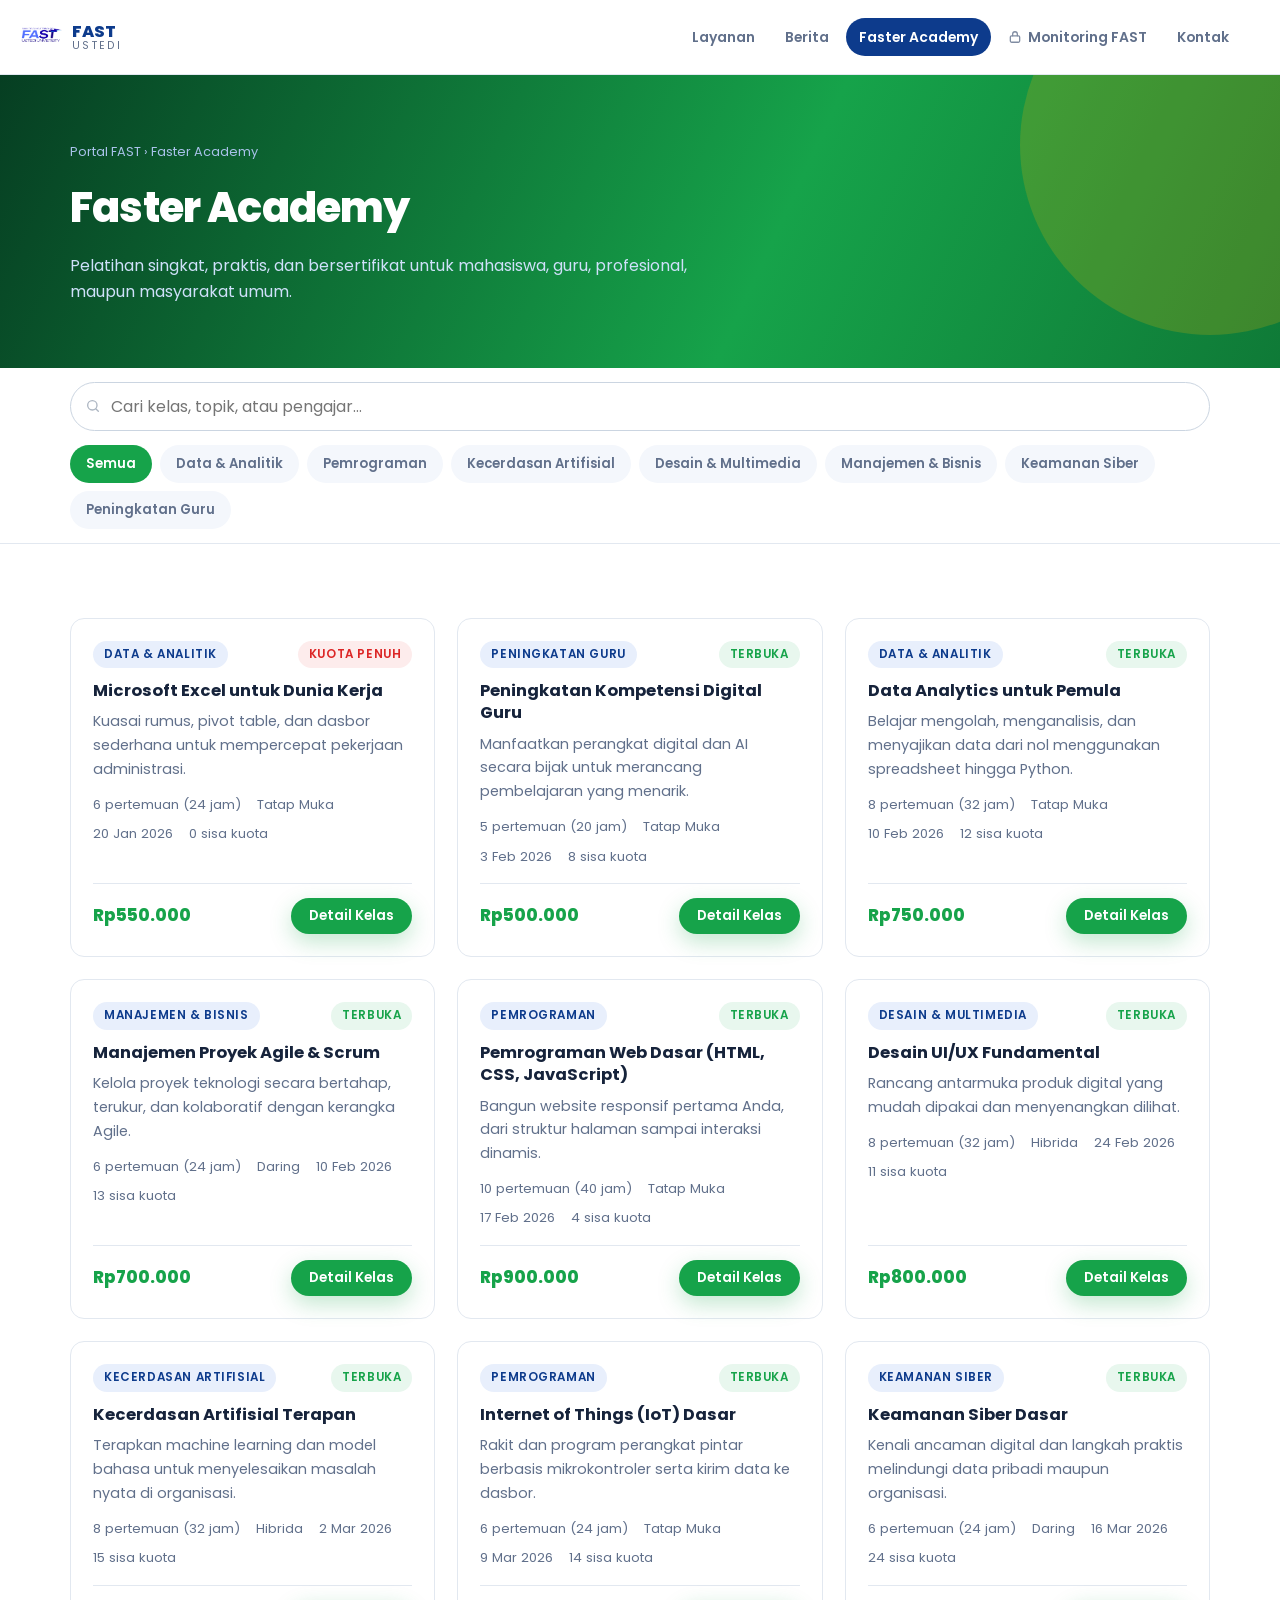
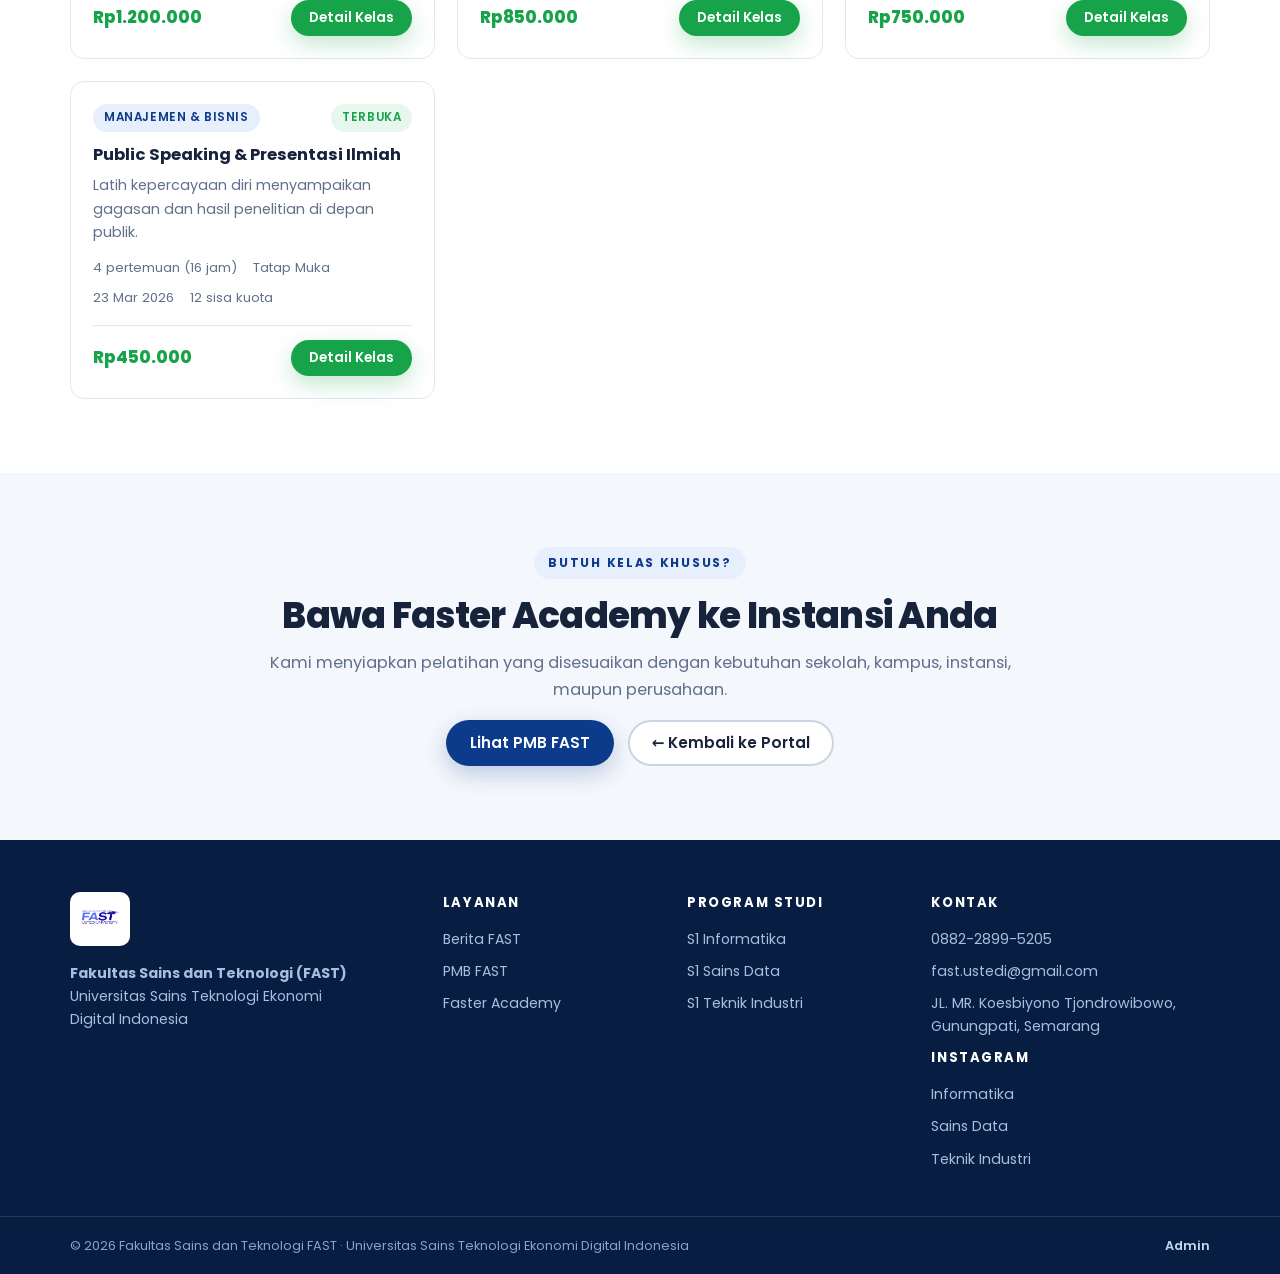
==== commit 243910c1: "Gabungkan Blog ke Berita, aktifkan mode realtime berita" ====
--- a/academy/index.html
+++ b/academy/index.html
@@ -10,10 +10,10 @@
   <link rel="preconnect" href="https://fonts.googleapis.com" />
   <link rel="preconnect" href="https://fonts.gstatic.com" crossorigin />
   <link href="https://fonts.googleapis.com/css2?family=Poppins:wght@400;500;600;700;800&display=swap" rel="stylesheet" />
-  <link rel="stylesheet" href="/assets/css/fast.css?v=20261126a" />
-  <link rel="stylesheet" href="/assets/css/berita.css?v=20261126a" />
-  <link rel="stylesheet" href="/assets/css/portal.css?v=20261126a" />
-  <link rel="stylesheet" href="/assets/css/academy.css?v=20261126a" />
+  <link rel="stylesheet" href="/assets/css/fast.css?v=20261126c" />
+  <link rel="stylesheet" href="/assets/css/berita.css?v=20261126c" />
+  <link rel="stylesheet" href="/assets/css/portal.css?v=20261126c" />
+  <link rel="stylesheet" href="/assets/css/academy.css?v=20261126c" />
 </head>
 <body>
 
@@ -59,13 +59,13 @@
   <div id="fast-footer"></div>
 
   <script>window.FAST_BASE = "/";</script>
-  <script>window.FAST_PAGE = { modul: "academy", nav: [{ label: "Semua Kelas", href: "/academy/" }, { label: "Blog", href: "/blog/" }, { label: "PMB", href: "/pmb/", khusus: true }] };</script>
-  <script src="/assets/js/config.js?v=20261126a"></script>
-  <script src="/assets/js/cms.js?v=20261126a"></script>
-  <script src="/assets/js/data.js?v=20261126a"></script>
-  <script src="/assets/js/auth.js?v=20261126a"></script>
-  <script src="/assets/js/ui.js?v=20261126a"></script>
-  <script src="/assets/js/monitoring.js?v=20261126a"></script>
-  <script src="/assets/js/academy.js?v=20261126a"></script>
+  <script>window.FAST_PAGE = { modul: "academy", nav: [{ label: "Semua Kelas", href: "/academy/" }, { label: "Berita", href: "/berita/" }, { label: "PMB", href: "/pmb/", khusus: true }] };</script>
+  <script src="/assets/js/config.js?v=20261126c"></script>
+  <script src="/assets/js/cms.js?v=20261126c"></script>
+  <script src="/assets/js/data.js?v=20261126c"></script>
+  <script src="/assets/js/auth.js?v=20261126c"></script>
+  <script src="/assets/js/ui.js?v=20261126c"></script>
+  <script src="/assets/js/monitoring.js?v=20261126c"></script>
+  <script src="/assets/js/academy.js?v=20261126c"></script>
 </body>
 </html>
--- a/assets/css/berita.css
+++ b/assets/css/berita.css
@@ -129,3 +129,44 @@
   .tata-artikel { grid-template-columns: 1fr; }
   .artikel-samping { position: static; }
 }
+
+/* ----- Indikator realtime ----- */
+.live-status {
+  display: inline-flex;
+  align-items: center;
+  gap: 7px;
+  padding: 7px 12px;
+  border-radius: 999px;
+  background: #e9f9ef;
+  color: #16803c;
+  font-size: .72rem;
+  font-weight: 700;
+  white-space: nowrap;
+  letter-spacing: .01em;
+}
+.live-status[hidden] { display: none; }
+.live-dot {
+  width: 7px; height: 7px; border-radius: 50%;
+  background: #16a34a;
+  animation: livePulse 1.9s ease-out infinite;
+}
+@keyframes livePulse {
+  0% { box-shadow: 0 0 0 0 rgba(22, 163, 74, .55); }
+  70% { box-shadow: 0 0 0 7px rgba(22, 163, 74, 0); }
+  100% { box-shadow: 0 0 0 0 rgba(22, 163, 74, 0); }
+}
+.live-pil {
+  display: inline-flex;
+  align-items: center;
+  gap: 6px;
+  font-size: .72rem;
+  font-weight: 700;
+  color: #16803c;
+  background: #e9f9ef;
+  padding: 3px 9px;
+  border-radius: 999px;
+}
+.live-pil i { width: 6px; height: 6px; border-radius: 50%; background: #16a34a; }
+@media (prefers-reduced-motion: reduce) {
+  .live-dot { animation: none; }
+}
